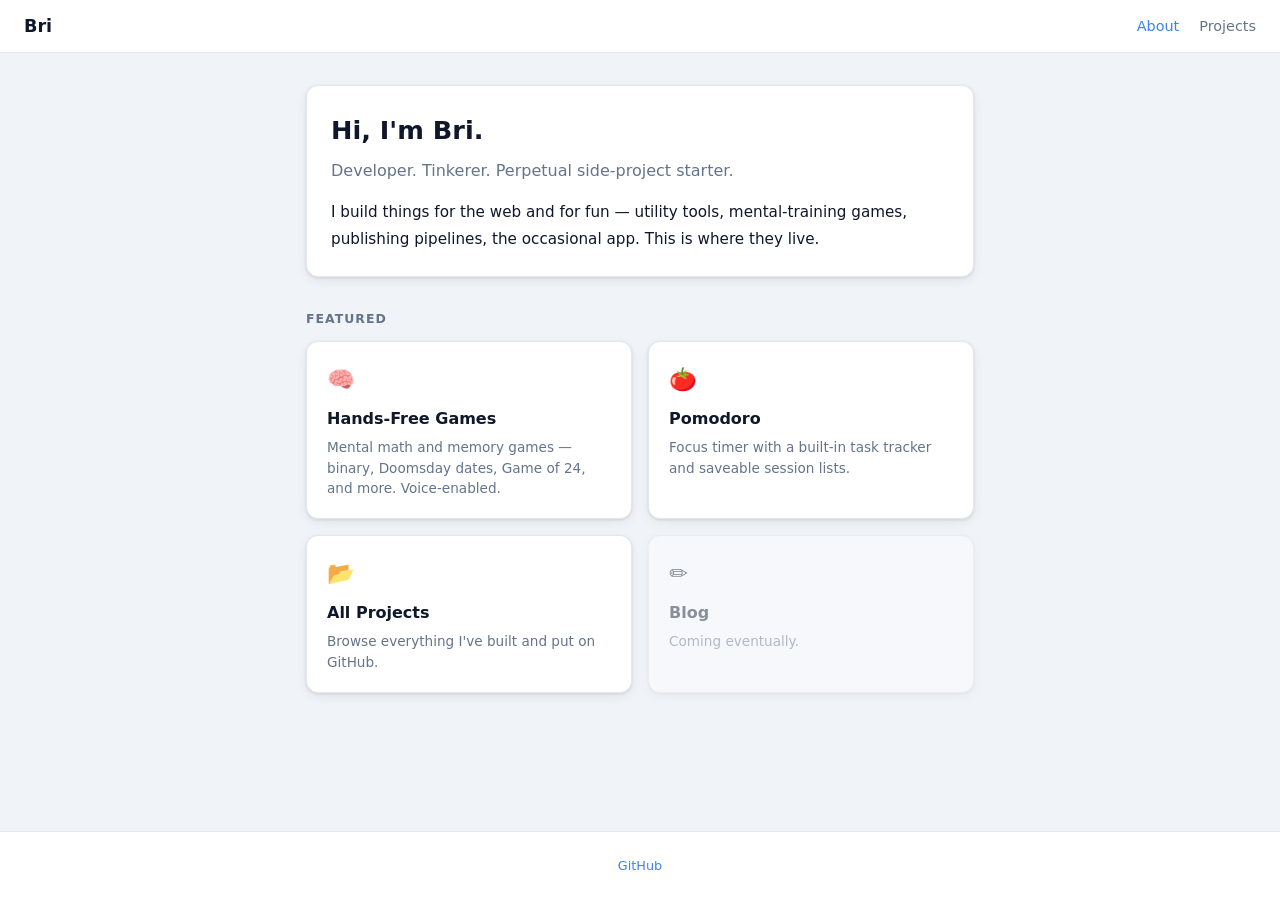
==== index.html @ 95595641 "Initial commit" ====
<!DOCTYPE html>
<html lang="en">
<head>
  <meta charset="UTF-8">
  <meta name="viewport" content="width=device-width, initial-scale=1">
  <title>Bri</title>
  <link rel="stylesheet" href="style.css">
</head>
<body class="page">

  <header class="site-header">
    <a class="site-name" href="index.html">Bri</a>
    <nav class="site-nav">
      <a href="index.html" class="active">About</a>
      <a href="projects.html">Projects</a>
    </nav>
  </header>

  <main class="main">

    <!-- ── About ──────────────────────────────────────────────────────────── -->
    <div class="card about-card">
      <h1>Hi, I'm Bri.</h1>
      <!-- Edit the tagline and bio below to say something about yourself -->
      <p class="tagline">Developer. Tinkerer. Perpetual side-project starter.</p>
      <p>
        I build things for the web and for fun — utility tools, mental-training
        games, publishing pipelines, the occasional app. This is where they live.
      </p>
    </div>

    <!-- ── Featured Projects ──────────────────────────────────────────────── -->
    <section>
      <p class="section-label">Featured</p>
      <div class="project-grid">

        <a class="project-card" href="https://bri-bri-bri.github.io/hands-free/">
          <span class="icon">🧠</span>
          <h3>Hands-Free Games</h3>
          <p class="desc">Mental math and memory games — binary, Doomsday dates, Game of 24, and more. Voice-enabled.</p>
        </a>

        <a class="project-card" href="https://bri-bri-bri.github.io/pomodoro/pomodoro.html">
          <span class="icon">🍅</span>
          <h3>Pomodoro</h3>
          <p class="desc">Focus timer with a built-in task tracker and saveable session lists.</p>
        </a>

        <a class="project-card" href="projects.html">
          <span class="icon">📂</span>
          <h3>All Projects</h3>
          <p class="desc">Browse everything I've built and put on GitHub.</p>
        </a>

        <!-- Blog placeholder — remove the "disabled" class and add href when ready -->
        <div class="project-card disabled">
          <span class="icon">✏️</span>
          <h3>Blog</h3>
          <p class="desc">Coming eventually.</p>
        </div>

      </div>
    </section>

  </main>

  <footer class="site-footer">
    <a href="https://github.com/Bri-Bri-Bri">GitHub</a>
  </footer>

</body>
</html>
---- style.css ----
/* ── Reset & base ─────────────────────────────────────────────────────────── */
*, *::before, *::after { box-sizing: border-box; margin: 0; padding: 0; }

:root {
  --bg:         #f0f4f8;
  --surface:    #ffffff;
  --primary:    #3b82f6;
  --primary-dk: #2563eb;
  --text:       #0f172a;
  --muted:      #64748b;
  --border:     #e2e8f0;
  --radius:     0.75rem;
  --shadow:     0 1px 3px rgba(0,0,0,.1), 0 4px 12px rgba(0,0,0,.06);
}

html { font-size: 16px; }

body {
  font-family: system-ui, -apple-system, BlinkMacSystemFont, "Segoe UI", sans-serif;
  background: var(--bg);
  color: var(--text);
  min-height: 100dvh;
  line-height: 1.6;
}

.page { display: flex; flex-direction: column; min-height: 100dvh; }

/* ── Header ──────────────────────────────────────────────────────────────── */
.site-header {
  background: var(--surface);
  border-bottom: 1px solid var(--border);
  padding: 0.75rem 1.5rem;
  display: flex;
  align-items: center;
  justify-content: space-between;
}

.site-name {
  font-size: 1.1rem;
  font-weight: 700;
  color: var(--text);
  text-decoration: none;
}

.site-nav {
  display: flex;
  gap: 1.25rem;
}

.site-nav a {
  text-decoration: none;
  color: var(--muted);
  font-size: 0.9rem;
  font-weight: 500;
  transition: color 0.15s;
}

.site-nav a:hover,
.site-nav a.active {
  color: var(--primary);
}

/* ── Main ────────────────────────────────────────────────────────────────── */
.main {
  flex: 1;
  padding: 2rem 1rem;
  max-width: 700px;
  margin: 0 auto;
  width: 100%;
  display: flex;
  flex-direction: column;
  gap: 2rem;
}

/* ── Section label ───────────────────────────────────────────────────────── */
.section-label {
  font-size: 0.78rem;
  font-weight: 600;
  color: var(--muted);
  text-transform: uppercase;
  letter-spacing: 0.08em;
  margin-bottom: 0.75rem;
}

/* ── Card ────────────────────────────────────────────────────────────────── */
.card {
  background: var(--surface);
  border: 1px solid var(--border);
  border-radius: var(--radius);
  box-shadow: var(--shadow);
  padding: 1.5rem;
}

/* ── About card ──────────────────────────────────────────────────────────── */
.about-card h1 {
  font-size: 1.6rem;
  font-weight: 700;
  margin-bottom: 0.4rem;
}

.about-card .tagline {
  font-size: 1rem;
  color: var(--muted);
  margin-bottom: 0.85rem;
}

.about-card p {
  font-size: 0.95rem;
  line-height: 1.75;
}

/* ── Project grid (index.html featured section) ──────────────────────────── */
.project-grid {
  display: grid;
  grid-template-columns: 1fr 1fr;
  gap: 1rem;
}

@media (max-width: 500px) {
  .project-grid { grid-template-columns: 1fr; }
}

.project-card {
  background: var(--surface);
  border: 1px solid var(--border);
  border-radius: var(--radius);
  box-shadow: var(--shadow);
  padding: 1.25rem;
  text-decoration: none;
  color: inherit;
  display: flex;
  flex-direction: column;
  gap: 0.35rem;
  transition: border-color 0.15s, box-shadow 0.15s;
}

.project-card:not(.disabled):hover {
  border-color: var(--primary);
  box-shadow: 0 4px 16px rgba(59, 130, 246, 0.15);
}

.project-card .icon {
  font-size: 1.4rem;
  margin-bottom: 0.15rem;
}

.project-card h3 {
  font-size: 1rem;
  font-weight: 600;
}

.project-card .desc {
  font-size: 0.85rem;
  color: var(--muted);
  line-height: 1.5;
}

.project-card.disabled {
  opacity: 0.45;
  pointer-events: none;
}

/* ── Tags ────────────────────────────────────────────────────────────────── */
.tags {
  display: flex;
  flex-wrap: wrap;
  gap: 0.35rem;
  margin-top: 0.5rem;
}

.tag {
  background: #f1f5f9;
  color: var(--muted);
  font-size: 0.72rem;
  font-weight: 500;
  padding: 0.2rem 0.55rem;
  border-radius: 9999px;
  border: 1px solid var(--border);
}

/* ── Project list rows (projects.html) ───────────────────────────────────── */
.project-list {
  display: flex;
  flex-direction: column;
  gap: 0.75rem;
}

.project-row {
  background: var(--surface);
  border: 1px solid var(--border);
  border-radius: var(--radius);
  box-shadow: var(--shadow);
  padding: 1rem 1.25rem;
  text-decoration: none;
  color: inherit;
  display: flex;
  align-items: flex-start;
  gap: 1rem;
  transition: border-color 0.15s;
}

.project-row:hover {
  border-color: var(--primary);
}

.project-row .row-icon {
  font-size: 1.4rem;
  flex-shrink: 0;
  margin-top: 0.1rem;
}

.project-row .row-body { flex: 1; }

.project-row h3 {
  font-size: 0.95rem;
  font-weight: 600;
  margin-bottom: 0.2rem;
}

.project-row .desc {
  font-size: 0.85rem;
  color: var(--muted);
  line-height: 1.5;
}

/* ── Footer ──────────────────────────────────────────────────────────────── */
.site-footer {
  text-align: center;
  padding: 1.5rem 1rem;
  font-size: 0.8rem;
  color: var(--muted);
  border-top: 1px solid var(--border);
  background: var(--surface);
  margin-top: auto;
}

.site-footer a {
  color: var(--primary);
  text-decoration: none;
}

.site-footer a:hover { text-decoration: underline; }
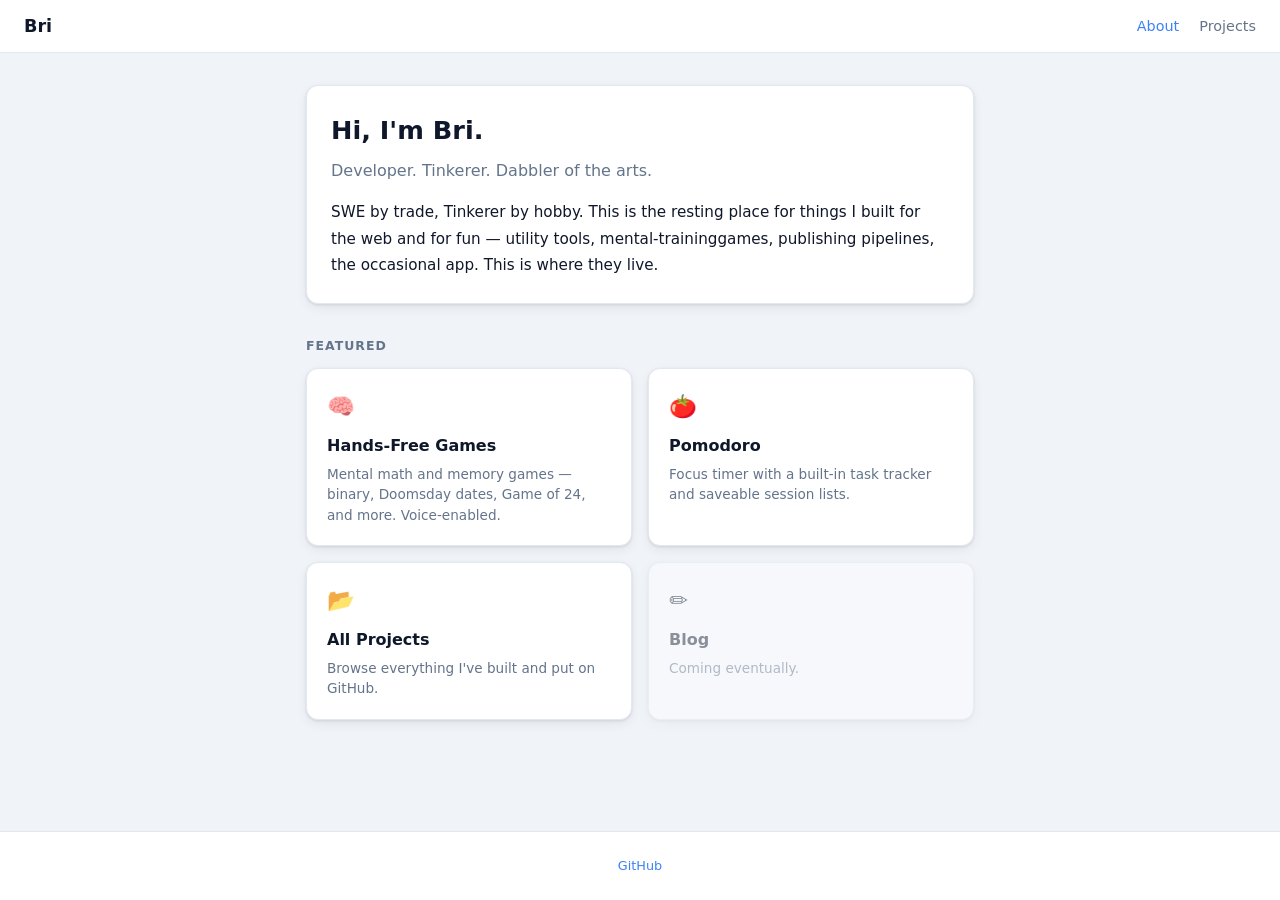
==== commit 84f36ab8: "small UI tweaks" ====
--- a/index.html
+++ b/index.html
@@ -22,10 +22,10 @@
     <div class="card about-card">
       <h1>Hi, I'm Bri.</h1>
       <!-- Edit the tagline and bio below to say something about yourself -->
-      <p class="tagline">Developer. Tinkerer. Perpetual side-project starter.</p>
+      <p class="tagline">Developer. Tinkerer. Dabbler of the arts.</p>
       <p>
-        I build things for the web and for fun — utility tools, mental-training
-        games, publishing pipelines, the occasional app. This is where they live.
+        SWE by trade, Tinkerer by hobby. This is the resting place for things I built for the web and for fun 
+        — utility tools, mental-traininggames, publishing pipelines, the occasional app. This is where they live.
       </p>
     </div>
 
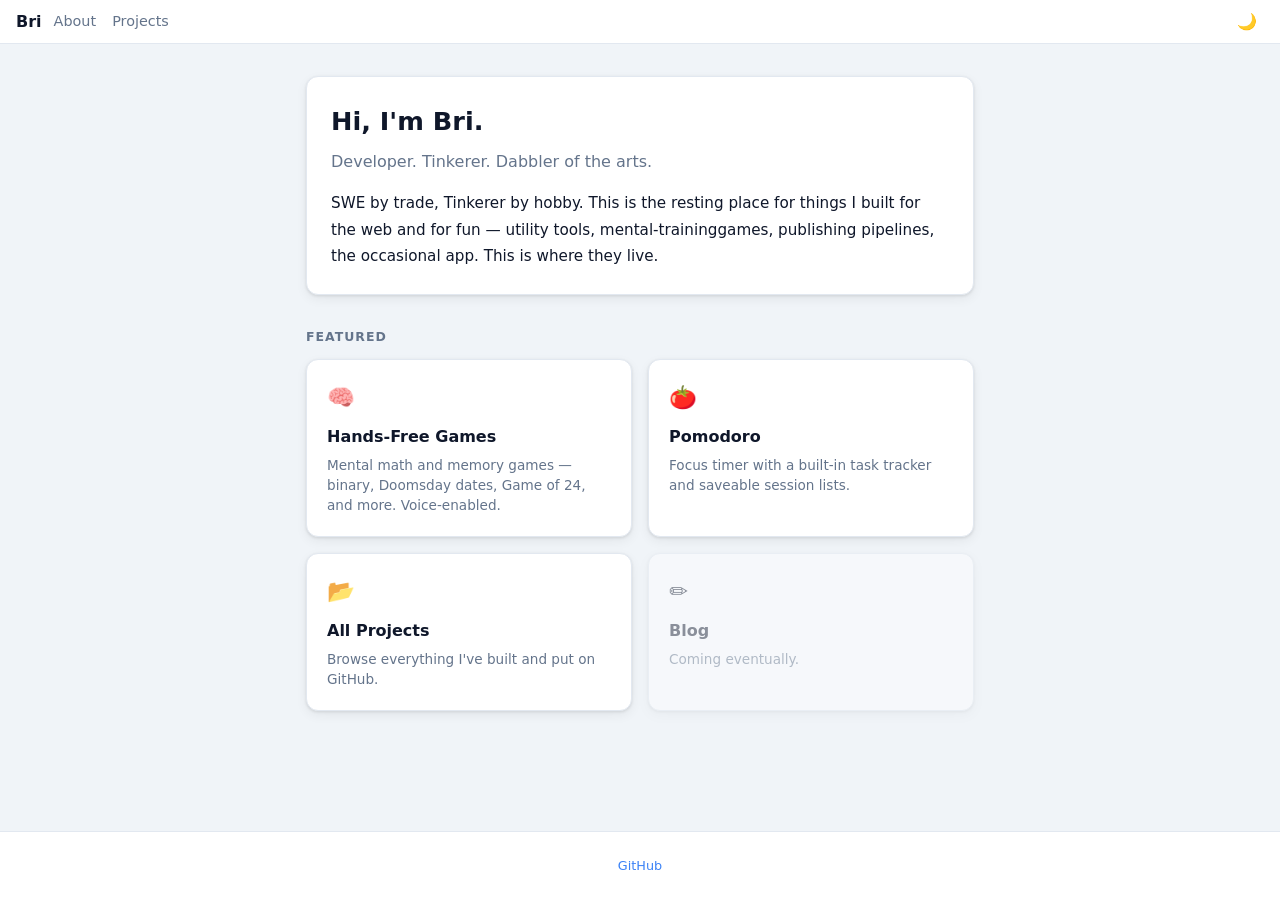
==== commit 15d981db: "Consolidated hands-free and pomodoro repo into a single repo added navigation bar and single dark/li" ====
--- a/index.html
+++ b/index.html
@@ -5,16 +5,9 @@
   <meta name="viewport" content="width=device-width, initial-scale=1">
   <title>Bri</title>
   <link rel="stylesheet" href="style.css">
+  <script src="shared/navbar.js"></script>
 </head>
 <body class="page">
-
-  <header class="site-header">
-    <a class="site-name" href="index.html">Bri</a>
-    <nav class="site-nav">
-      <a href="index.html" class="active">About</a>
-      <a href="projects.html">Projects</a>
-    </nav>
-  </header>
 
   <main class="main">
 
@@ -34,13 +27,13 @@
       <p class="section-label">Featured</p>
       <div class="project-grid">
 
-        <a class="project-card" href="https://bri-bri-bri.github.io/hands-free/">
+        <a class="project-card" href="hands-free/">
           <span class="icon">🧠</span>
           <h3>Hands-Free Games</h3>
           <p class="desc">Mental math and memory games — binary, Doomsday dates, Game of 24, and more. Voice-enabled.</p>
         </a>
 
-        <a class="project-card" href="https://bri-bri-bri.github.io/pomodoro/pomodoro.html">
+        <a class="project-card" href="pomodoro/pomodoro.html">
           <span class="icon">🍅</span>
           <h3>Pomodoro</h3>
           <p class="desc">Focus timer with a built-in task tracker and saveable session lists.</p>
--- a/style.css
+++ b/style.css
@@ -11,6 +11,40 @@
   --border:     #e2e8f0;
   --radius:     0.75rem;
   --shadow:     0 1px 3px rgba(0,0,0,.1), 0 4px 12px rgba(0,0,0,.06);
+  color-scheme: light;
+}
+
+/* Auto dark */
+@media (prefers-color-scheme: dark) {
+  :root:not([data-theme="light"]) {
+    --bg:         #0f172a;
+    --surface:    #1e293b;
+    --primary:    #60a5fa;
+    --primary-dk: #3b82f6;
+    --text:       #f1f5f9;
+    --muted:      #94a3b8;
+    --border:     #334155;
+    --shadow:     0 1px 3px rgba(0,0,0,.3), 0 4px 12px rgba(0,0,0,.2);
+    color-scheme: dark;
+  }
+}
+
+/* Manual dark override */
+:root[data-theme="dark"] {
+  --bg:         #0f172a;
+  --surface:    #1e293b;
+  --primary:    #60a5fa;
+  --primary-dk: #3b82f6;
+  --text:       #f1f5f9;
+  --muted:      #94a3b8;
+  --border:     #334155;
+  --shadow:     0 1px 3px rgba(0,0,0,.3), 0 4px 12px rgba(0,0,0,.2);
+  color-scheme: dark;
+}
+
+/* Manual light override */
+:root[data-theme="light"] {
+  color-scheme: light;
 }
 
 html { font-size: 16px; }
@@ -59,6 +93,26 @@
 .site-nav a.active {
   color: var(--primary);
 }
+
+/* ── Theme toggle ────────────────────────────────────────────────────────── */
+.theme-toggle {
+  display: inline-flex;
+  align-items: center;
+  justify-content: center;
+  width: 34px;
+  height: 34px;
+  padding: 0;
+  flex-shrink: 0;
+  background: none;
+  border: none;
+  border-radius: 0.5rem;
+  cursor: pointer;
+  font-size: 1rem;
+  line-height: 1;
+  color: var(--muted);
+  transition: background 0.15s;
+}
+.theme-toggle:hover { background: var(--border); color: var(--text); }
 
 /* ── Main ────────────────────────────────────────────────────────────────── */
 .main {
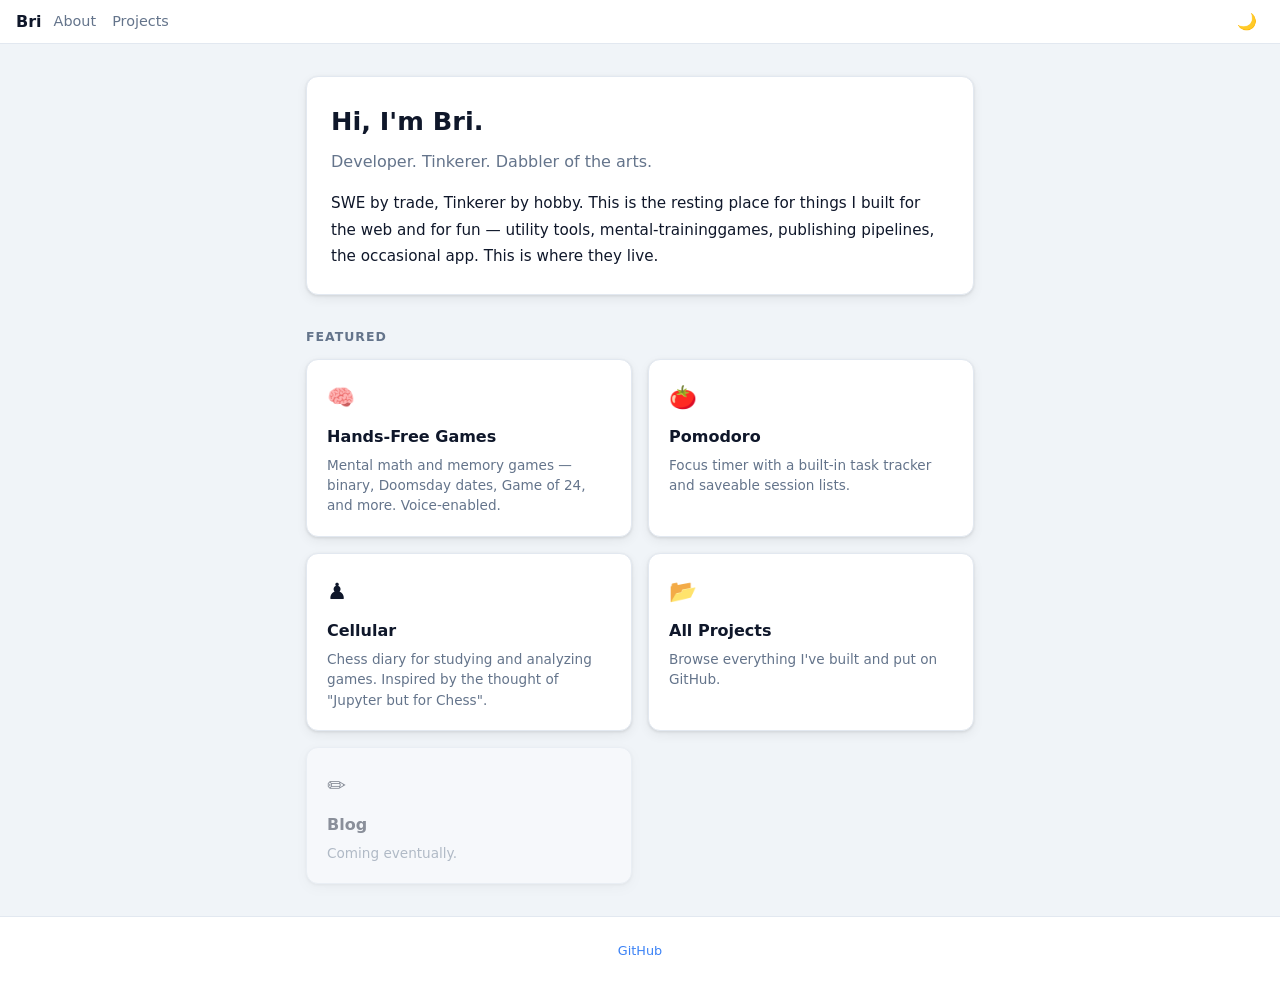
==== commit 392f7376: "Introduced new project (tentatively called cellular) for chess notes. Committing v0.9" ====
--- a/index.html
+++ b/index.html
@@ -39,13 +39,19 @@
           <p class="desc">Focus timer with a built-in task tracker and saveable session lists.</p>
         </a>
 
+        <a class="project-card" href="cellular/index.html">
+          <span class="icon">♟</span>
+          <h3>Cellular</h3>
+          <p class="desc">Chess diary for studying and analyzing games. Inspired by the thought of "Jupyter but for Chess".</p>
+        </a>
+
         <a class="project-card" href="projects.html">
           <span class="icon">📂</span>
           <h3>All Projects</h3>
           <p class="desc">Browse everything I've built and put on GitHub.</p>
         </a>
 
-        <!-- Blog placeholder — remove the "disabled" class and add href when ready -->
+        <!-- Blog placeholder — TODO: remove the "disabled" class and add href when ready -->
         <div class="project-card disabled">
           <span class="icon">✏️</span>
           <h3>Blog</h3>
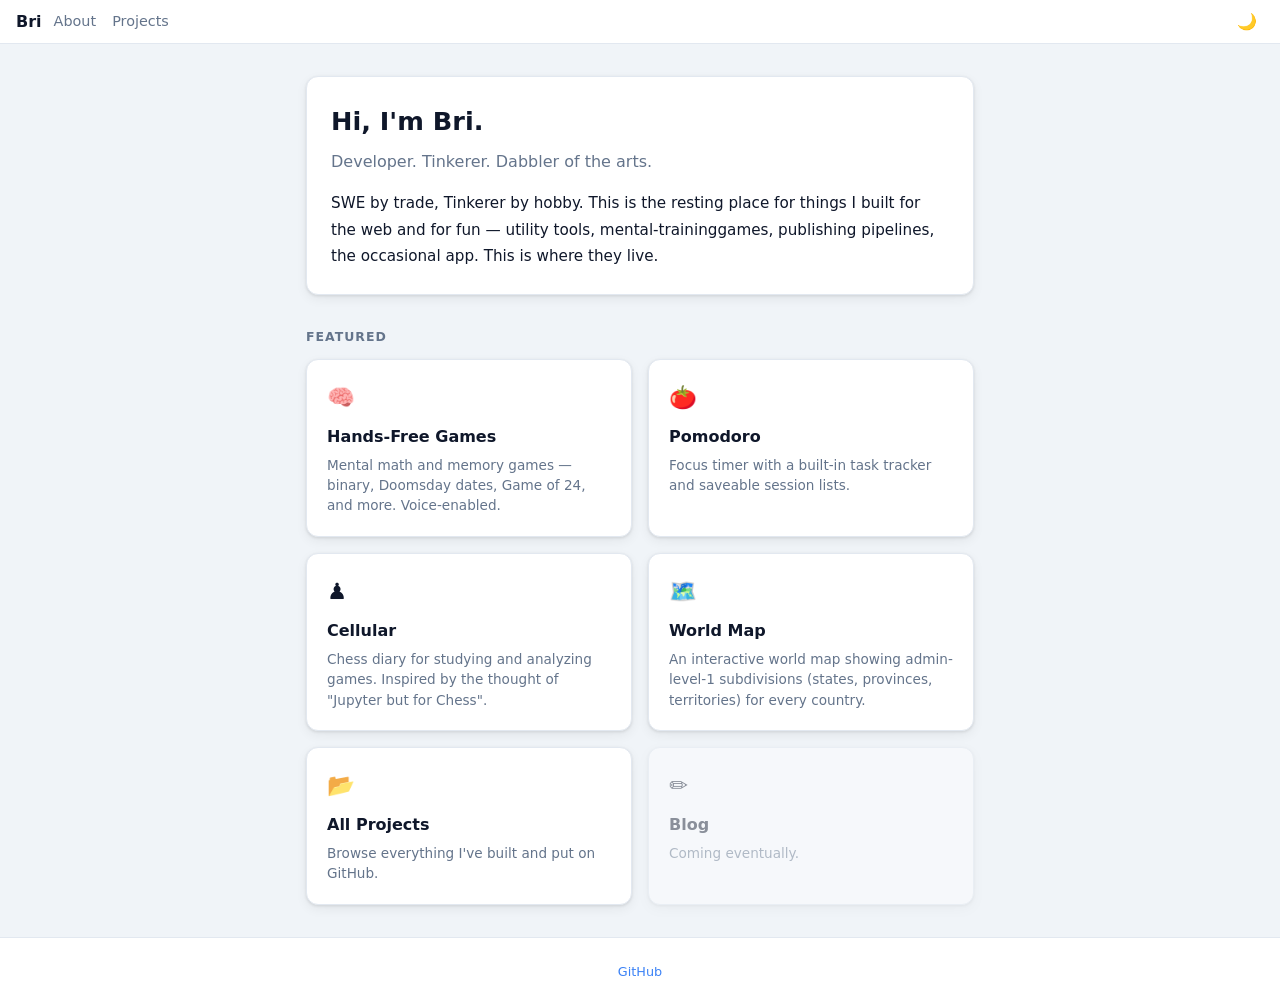
==== commit a9ccb1c7: "Added world map with country + subdivision level 1 administrative regions" ====
--- a/index.html
+++ b/index.html
@@ -45,13 +45,18 @@
           <p class="desc">Chess diary for studying and analyzing games. Inspired by the thought of "Jupyter but for Chess".</p>
         </a>
 
+        <a class="project-card" href="world-map/">
+          <span class="icon">🗺️</span>
+          <h3>World Map</h3>
+          <p class="desc">An interactive world map showing admin-level-1 subdivisions (states, provinces, territories) for every country.</p>
+        </a>
+
         <a class="project-card" href="projects.html">
           <span class="icon">📂</span>
           <h3>All Projects</h3>
           <p class="desc">Browse everything I've built and put on GitHub.</p>
         </a>
 
-        <!-- Blog placeholder — TODO: remove the "disabled" class and add href when ready -->
         <div class="project-card disabled">
           <span class="icon">✏️</span>
           <h3>Blog</h3>
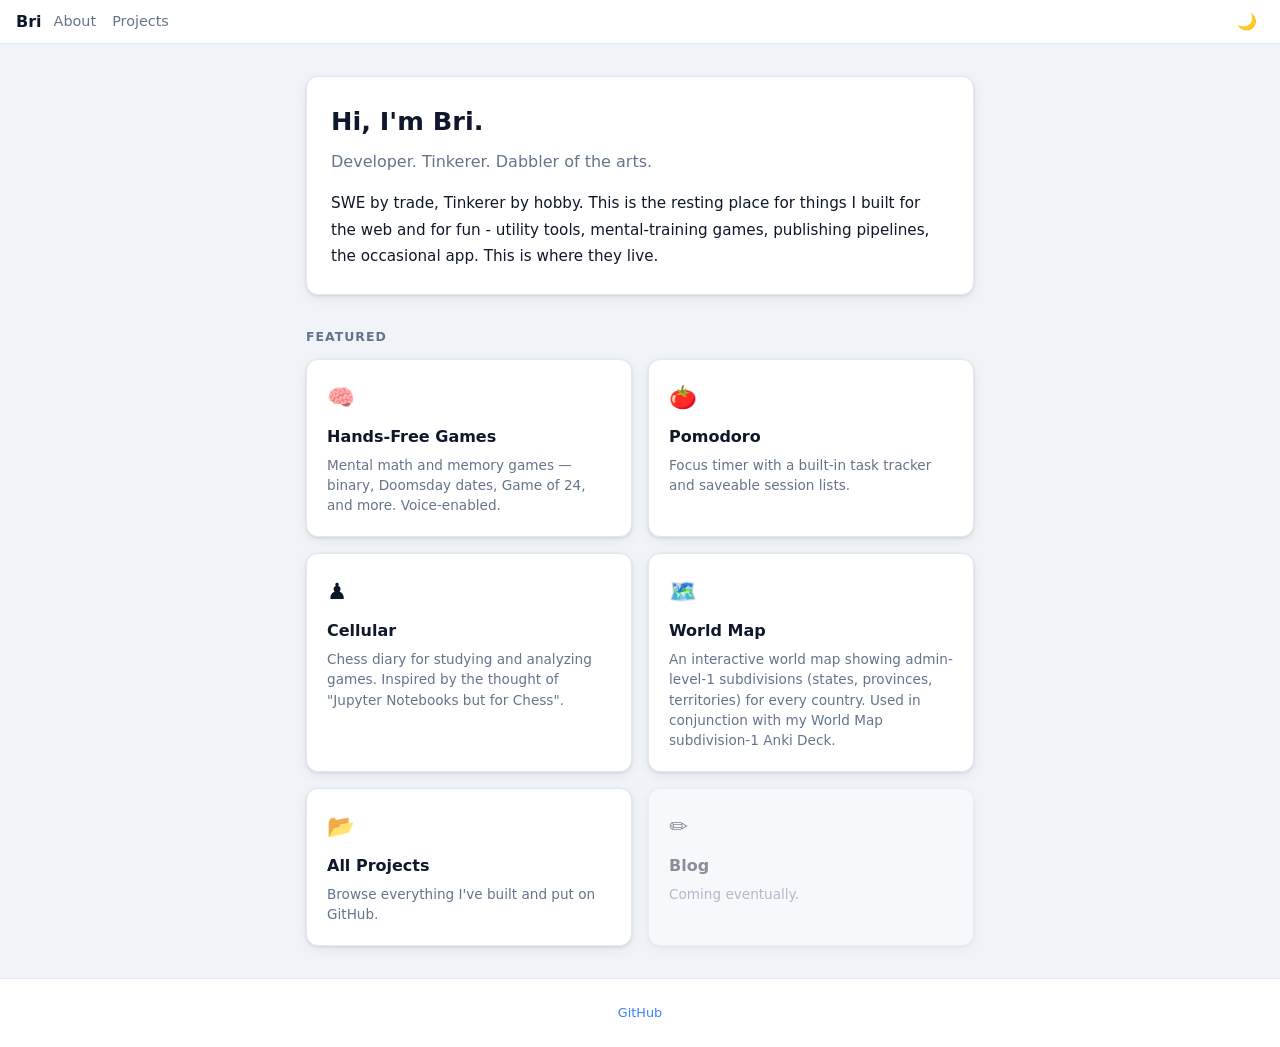
==== commit 7b2793f0: "Slight tweaks to project info/descriptions" ====
--- a/index.html
+++ b/index.html
@@ -18,7 +18,7 @@
       <p class="tagline">Developer. Tinkerer. Dabbler of the arts.</p>
       <p>
         SWE by trade, Tinkerer by hobby. This is the resting place for things I built for the web and for fun 
-        — utility tools, mental-traininggames, publishing pipelines, the occasional app. This is where they live.
+        - utility tools, mental-training games, publishing pipelines, the occasional app. This is where they live.
       </p>
     </div>
 
@@ -42,13 +42,15 @@
         <a class="project-card" href="cellular/index.html">
           <span class="icon">♟</span>
           <h3>Cellular</h3>
-          <p class="desc">Chess diary for studying and analyzing games. Inspired by the thought of "Jupyter but for Chess".</p>
+          <p class="desc">Chess diary for studying and analyzing games. Inspired by the thought of "Jupyter Notebooks but for Chess".</p>
         </a>
 
         <a class="project-card" href="world-map/">
           <span class="icon">🗺️</span>
           <h3>World Map</h3>
-          <p class="desc">An interactive world map showing admin-level-1 subdivisions (states, provinces, territories) for every country.</p>
+          <p class="desc">An interactive world map showing admin-level-1 subdivisions (states, provinces, territories) for every country.
+            Used in conjunction with my World Map subdivision-1 Anki Deck.
+          </p>
         </a>
 
         <a class="project-card" href="projects.html">
